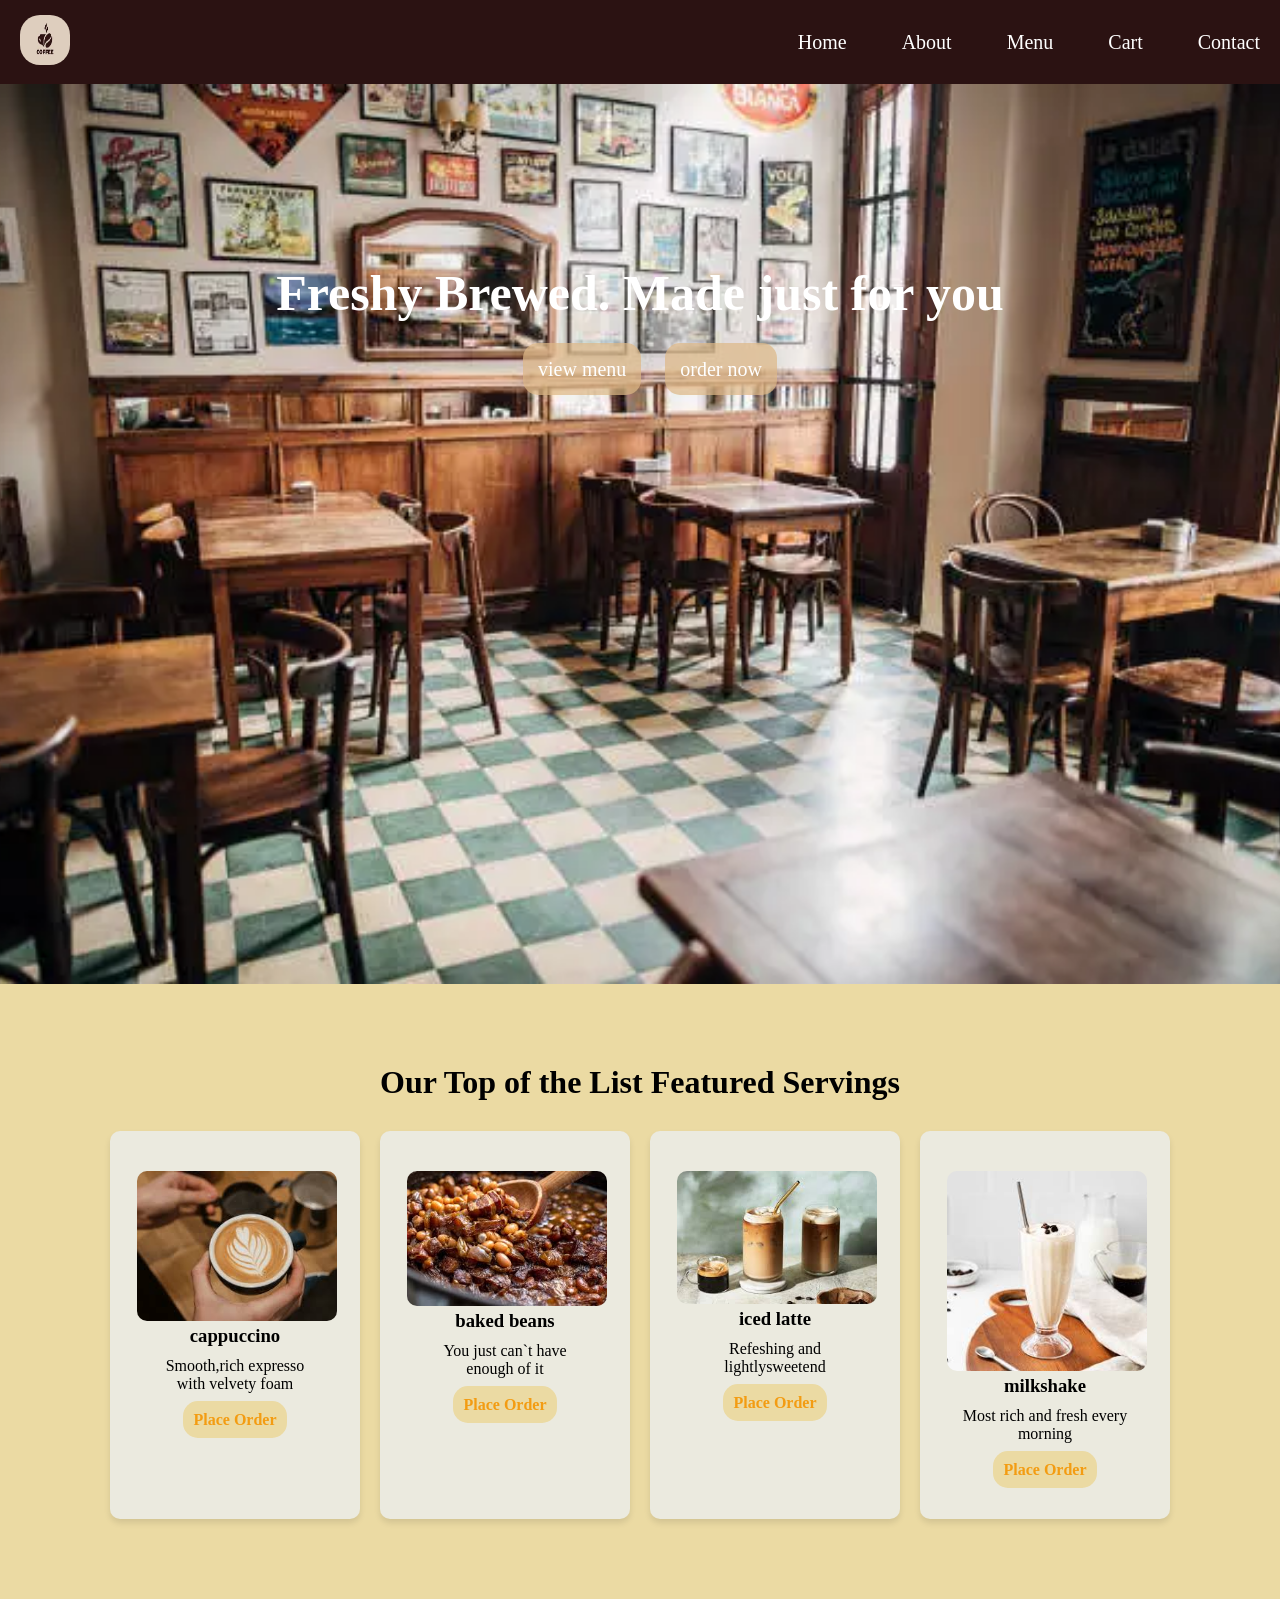
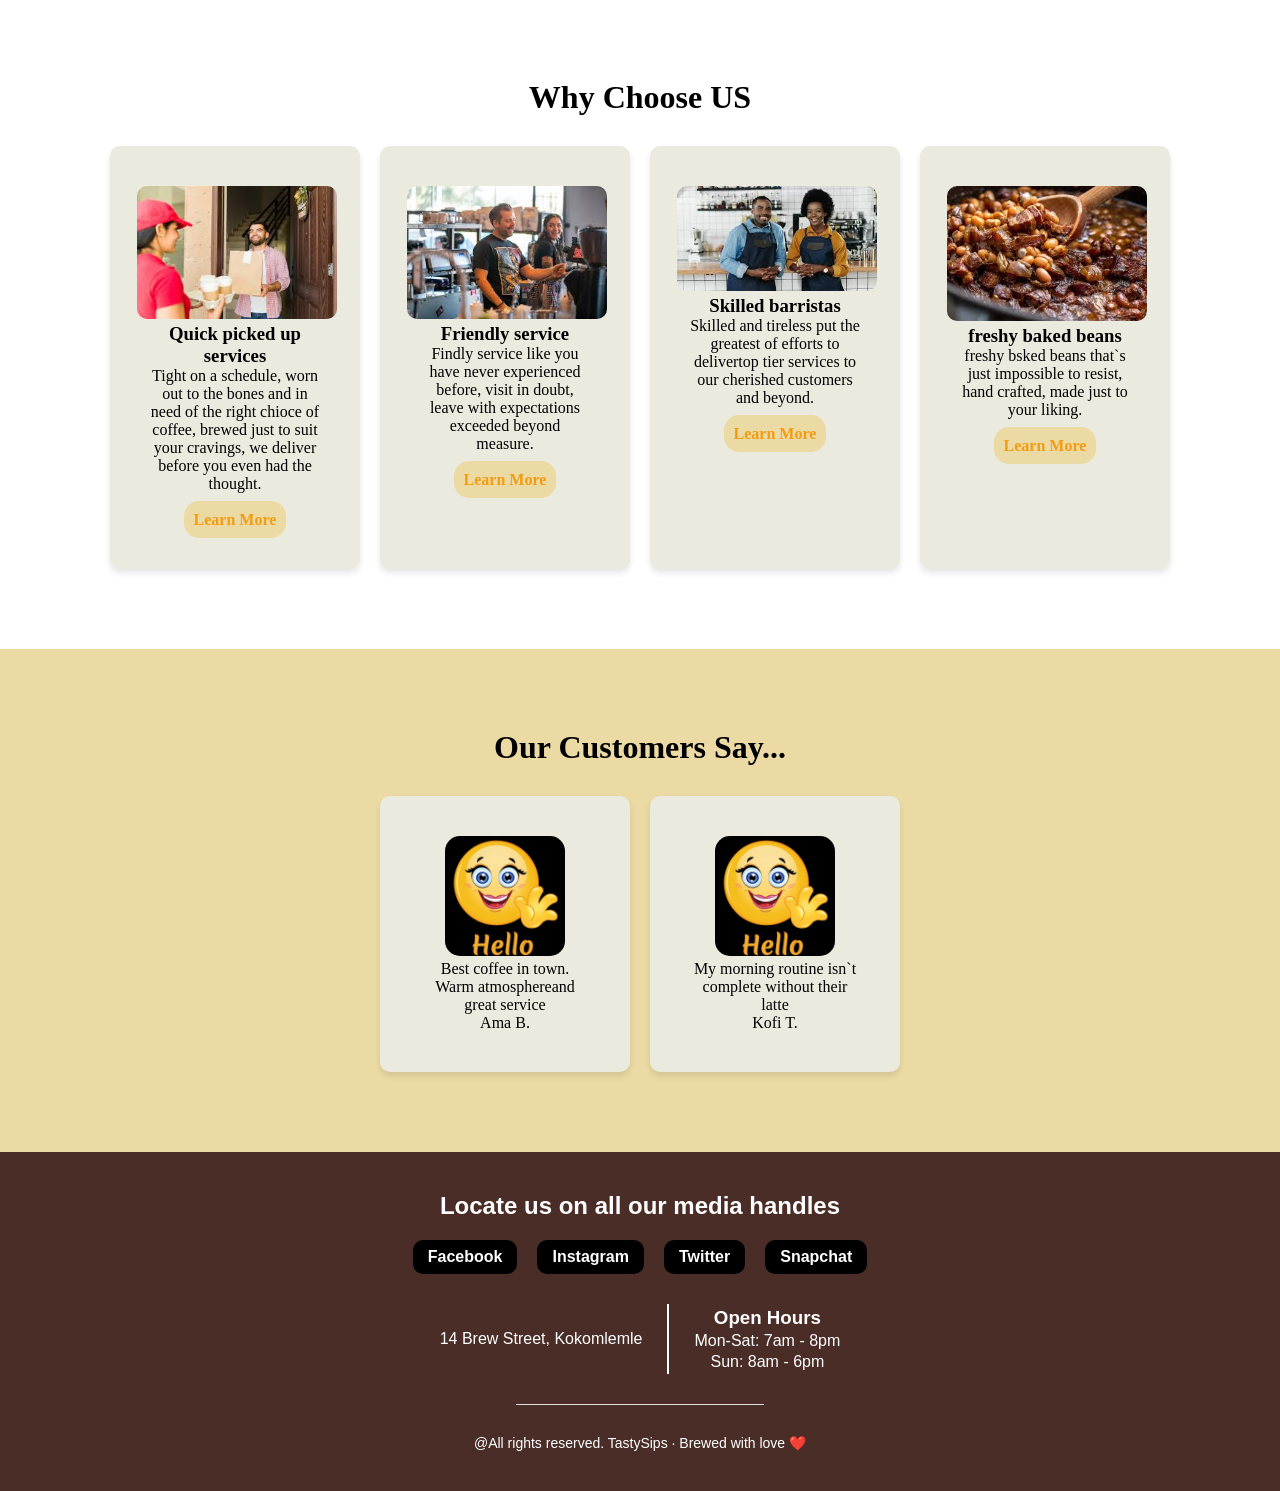
==== index.html @ c50b88b3 "first commit" ====
<!DOCTYPE html>
<html lang="en">
<head>
    <meta charset="UTF-8">
    <meta name="viewport" content="width=device-width, initial-scale=1.0">
    <title>Document</title>
    <link rel="stylesheet" href="index.css">
</head>
<body>
   
        <header>
      
    
     <div class="logo">
        <img src="images/coffee-logo.jpeg" alt="">
    </div>

        <nav id="navLinks">
            <a href="">Home</a>
           <a href="#choose">About</a> 
            <a href="#menu">Menu</a>
            <a href="">Cart</a> 
            <a href="">Contact</a> 
        </nav>   
        <button class="menu-btn" id="menuBtn">&#9776;</button>   
</header>

<section class="hero">
<div class="hero-text">
    <h1>Freshy Brewed. Made just for you</h1>
    <br>
    <p></p>
    <br>
    <div class="btn">
    <a href="#menu" class="btn1">view menu</a>
    <a href="index2.html" class="btn2">order now</a>
    </div>
    
</div>
</section>

<section id="menu" class="menu">
    <h2>Our Top of the List Featured Servings </h2>
    <div class="menu-items">
      <div class="item">
        <img src="images/cappuccino.jpeg" alt="">
        <h3>cappuccino</h3>
        <p>Smooth,rich expresso with velvety foam</p>
        <br>
        <a href="index2.html">Place Order</a>

      </div>

      <div class="item">
        <img src="images/baked beans.jpeg" alt="">
        <h3>baked beans</h3>
        <p>You just can`t have enough of it</p>
       <br>
       <a href="index2.html">Place Order</a>

      </div>

      <div class="item">
        <img src="images/iced latte.jpeg" alt="">
        <h3>iced latte</h3>
        <p>Refeshing and lightlysweetend</p>
        <br>
        <a href="index2.html">Place Order</a>

      </div>

      <div class="item">
        <img src="images/milkshake.jpeg" alt="">
        <h3>milkshake</h3>
        <p>Most rich and fresh every morning</p>
        <br>
        <a href="index2.html">Place Order</a>

      </div>

    </div>

  </section>

  <section  id="choose" class="choose"> 
<h2>Why Choose US</h2>
<div class="people-items">
<div class="people">
        <img src="images/pick up.jpeg" alt="">
        <h3>Quick picked up services</h3>
        <p>Tight on a schedule, worn out to the bones and in need of the right chioce 
          of coffee, brewed just to suit your cravings, we deliver before you even had the thought.
        </p>
        <br>
        <a href="">Learn More</a>
      </div>

      <div class="people">
        <img src="images/friendly service.jpeg" alt="">
        <h3>Friendly service</h3>
        <p>Findly service like you have never experienced before, 
          visit in doubt, leave with expectations exceeded beyond measure. </p>
        <br>
        <a href="">Learn More</a>
      </div>

      <div class="people">
        <img src="images/barristas.jpeg" alt="">
        <h3>Skilled barristas</h3>
        <p>Skilled and tireless put the greatest of efforts to delivertop 
          tier services to our cherished customers and beyond. </p>
        <br>
        <a href="">Learn More</a>
      </div>

      <div class="people">
        <img src="images/baked beans.jpeg" alt="">
        <h3>freshy baked beans</h3>
        <p>freshy bsked beans that`s just impossible to resist, 
          hand crafted, made just to your liking.</p>
        <br>
        <a href="">Learn More</a>

      </div>
</div>
  </section>

    <section class="customers">
      <h3>Our Customers Say...</h3>
<div class="service">
<div class="CS">
  <img src="images/6ffea7448c73cf8ff7d110f4f6809c41.jpg" alt="">
<p>Best coffee in town. Warm atmosphereand great service</p>
<span>Ama B.</span>

</div>

<div class="CS">
  <img src="images/6ffea7448c73cf8ff7d110f4f6809c41.jpg" alt="">
<p>My morning routine isn`t complete without their latte</p>
<span>Kofi T.</span>

</div>
</div>
    </section>

<footer class="footer">

    <h2 class="footer-title">Locate us on all our media handles</h2>

    <div class="social-links">
        <a href="#">Facebook</a>
        <a href="#">Instagram</a>
        <a href="#">Twitter</a>
        <a href="#">Snapchat</a>
    </div>

    <div class="footer-info">
        <div class="footer-left">
            <p>14 Brew Street, Kokomlemle</p>
        </div>

        <div class="vertical-line"></div>

        <div class="footer-right">
            <h3>Open Hours</h3>
            <p>Mon-Sat: 7am - 8pm</p>
            <p>Sun: 8am - 6pm</p>
        </div>
    </div>

    <hr class="footer-divider">

    <p class="footer-bottom">
        @All rights reserved. TastySips · Brewed with love ❤️
    </p>

</footer>

</body>
</html>
---- index.css ----
* {

  margin: 0;
  padding: 0;
  box-sizing: border-box;
  
  

}





body{
 
  
  
}

nav{
    display: flex;
    gap: 2rem;
    background-color: rgb(43, 18, 18);
}

nav a{
    color: white;
    text-decoration: none;
    margin-left: 23px;
    font-size: 20px;
    
}

.menu-btn{
    background: none;
    border: none;
    color: white;
    font-size: 40px;
    cursor: pointer;
    display: none;
}


header{
    
    color: white;
    display: flex;
    justify-content: space-between;
    align-items: center;
    padding: 15px 20px;
    gap: 1rem;
     background-color: rgb(43, 18, 18);
   
}

.logo img{
  height: 50px;
  width: 50px;
  border-radius: 20px;
}

.hero{
   background: url("images/hero_coffee.webp") no-repeat center/cover;
  height: 100vh;
  justify-content: center;
  align-items: center;
  text-align: center;
  color: #fff;
  padding-top: 60px;
  background-size: cover;
  
}

.hero-text h1{
    font-size: 50px;
    margin-top: 120px;
}


.btn a{
  text-decoration: none;
  color: white;
  background-color: rgba(222, 184, 135, 0.719);
  padding: 15px;
  font-size: 20px;
  border-radius: 15px;
}

.btn1{
  margin-left: 20px;
}

.btn2{
  margin-left: 20px;
}


.menu {

  padding: 80px 20px;
  background: #ebdaa3;
  text-align: center;

}

.menu h2 {
  margin-bottom: 30px;
  font-size: 32px;

}

.menu-items {

  display: flex;
  flex-wrap: wrap;
  justify-content: center;
  gap: 20px;

}

.menu .item {
  background: #ebeadf;
  padding: 40px;
  border-radius: 10px;
  width: 250px;
  box-shadow: 0 4px 6px rgba(0,0,0,0.1);

}

.menu .item h3 {
  margin-bottom: 10px;

}

.menu .item img{
  width: 200px;
  border-radius: 10px;
  align-items: center;
  text-align: center;
 position: relative;
 right: 1vw;
}

.menu .item a {
  color: #f39c12;
  font-weight: bold;
  text-decoration: none;
  background-color: #ebdaa3;
  border-radius: 15px;
  padding: 10px;

}



.menu-items :hover{
   transform: scale(1.05);
}


.choose{
  
  padding: 80px 20px;
  background: white;
  text-align: center;
}

.people-items{
  display: flex;
  flex-wrap: wrap;
  justify-content: center;
  gap: 20px;
}

.choose h2{
  margin-bottom: 30px;
  font-size: 32px;
}

.choose .people{
  background: #ebeadf;
  padding: 40px;
  border-radius: 10px;
  width: 250px;
  box-shadow: 0 4px 6px rgba(0,0,0,0.1);
}

.choose .people img{
  width: 200px;
  border-radius: 10px;
  align-items: center;
  text-align: center;
 position: relative;
 right: 1vw;
}

.choose .people a {
  color: #f39c12;
  font-weight: bold;
  text-decoration: none;
  background-color: #ebdaa3;
  border-radius: 15px;
  padding: 10px;

}


.people-items :hover{
   transform: scale(1.05);
}

.customers{
  padding: 80px 20px;
  background: #ebdaa3;
  text-align: center;
}

.service{
  display: flex;
  flex-wrap: wrap;
  justify-content: center;
  gap: 20px;
}

.customers .CS{
  background: #ebeadf;
  padding: 40px;
  border-radius: 10px;
  width: 250px;
  box-shadow: 0 4px 6px rgba(0,0,0,0.1);
}

.customers h3{
  margin-bottom: 30px;
  font-size: 32px;
}

.customers .CS img{
  width: 120px;
  border-radius: 15px;
}


/* FOOTER BACKGROUND */
.footer {
    background: #4a2d26;   /* Coffee brown */
    padding: 40px 20px;
    text-align: center;
    color: white;
    font-family: Arial, sans-serif;
}

/* TITLE */
.footer-title {
    font-size: 24px;
    margin-bottom: 20px;
}

/* SOCIAL BUTTONS */
.social-links {
    display: flex;
    justify-content: center;
    gap: 20px;
    margin-bottom: 30px;
}

.social-links a {
    background: black;
    padding: 8px 15px;
    border-radius: 10px;
    text-decoration: none;
    color: white;
    font-weight: bold;
    transition: 0.3s;
}

.social-links a:hover {
    background: #6f4e37;
}


.footer-info {
    display: flex;
    justify-content: center;
    align-items: center;
    gap: 25px;
    margin-bottom: 30px;
}

.footer-left p,
.footer-right p,
.footer-right h3 {
    margin: 3px 0;
    color: white;
}


.vertical-line {
    width: 2px;
    height: 70px;
    background-color: white;
}

.footer-divider {
    border: none;
    border-top: 1px solid #e2e2e2;
    margin: 30px auto;
    width: 20%;
}

.footer-bottom {
    font-size: 14px;
}
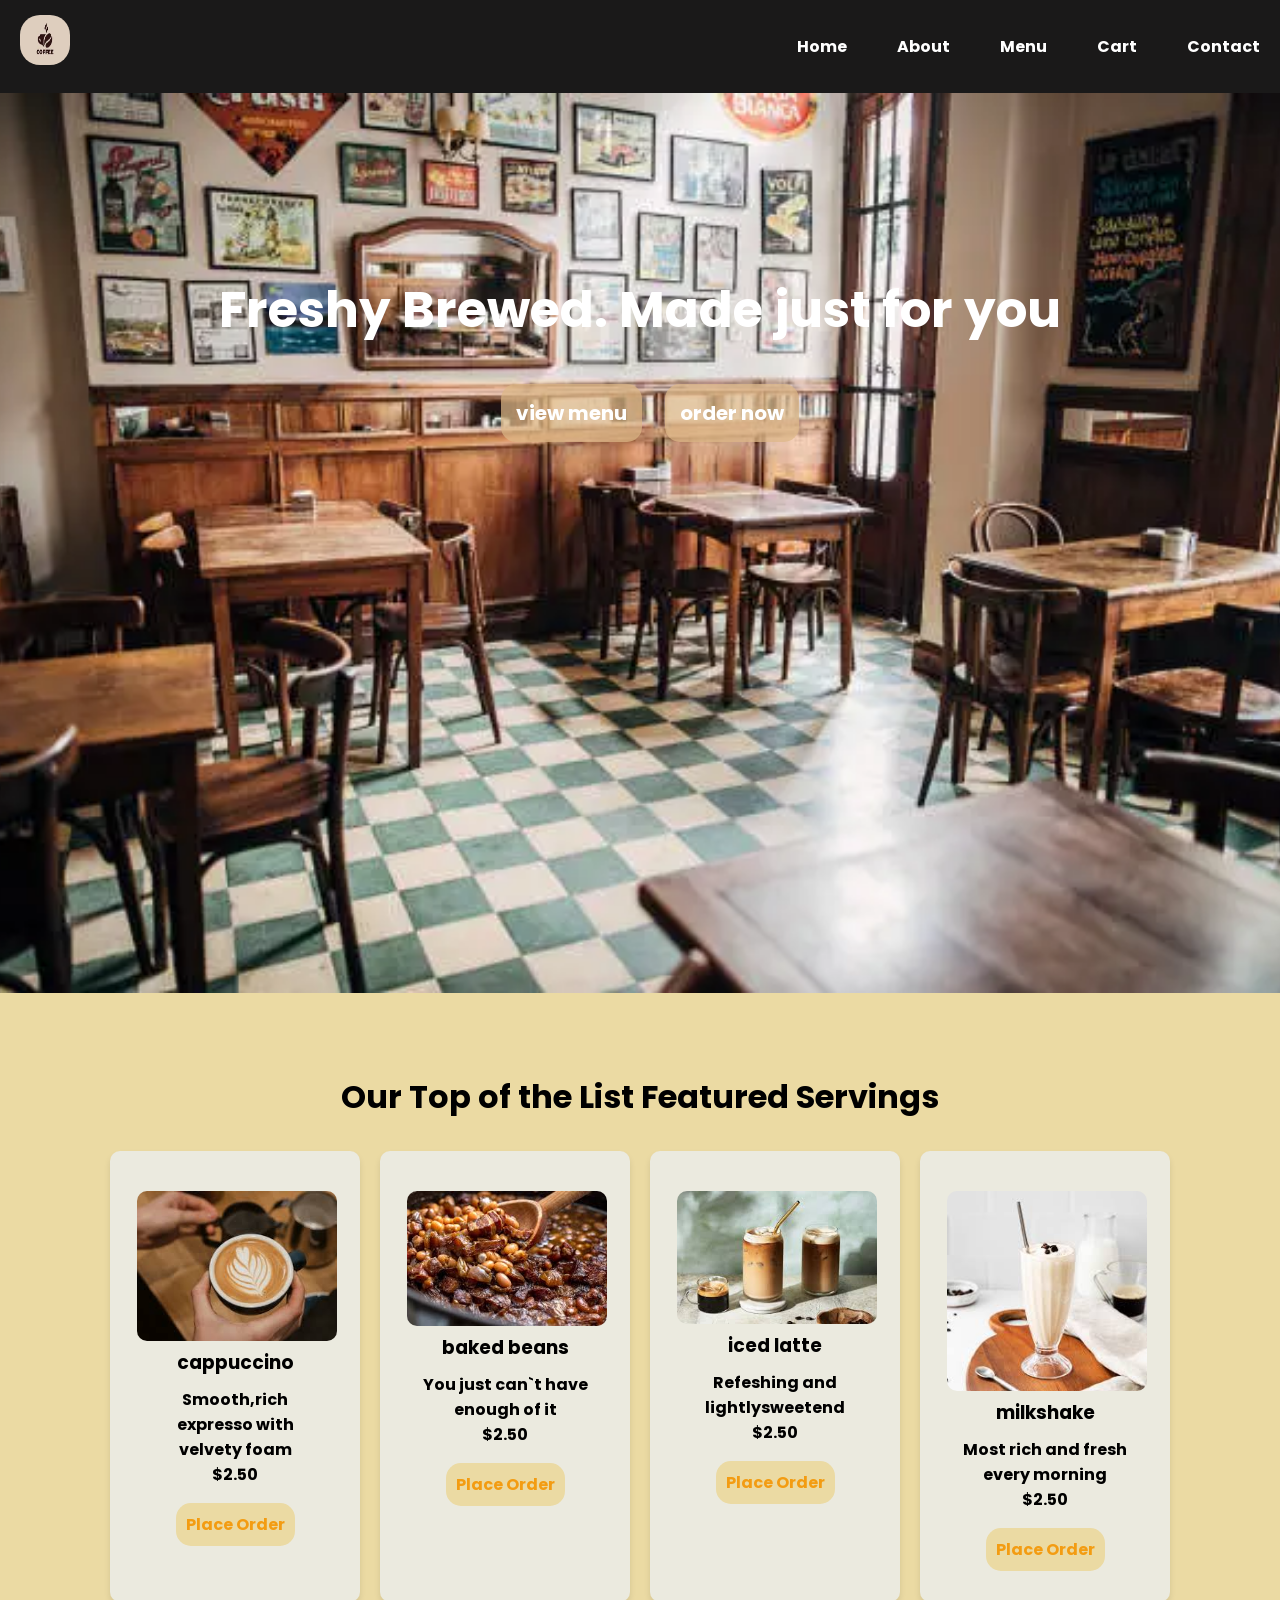
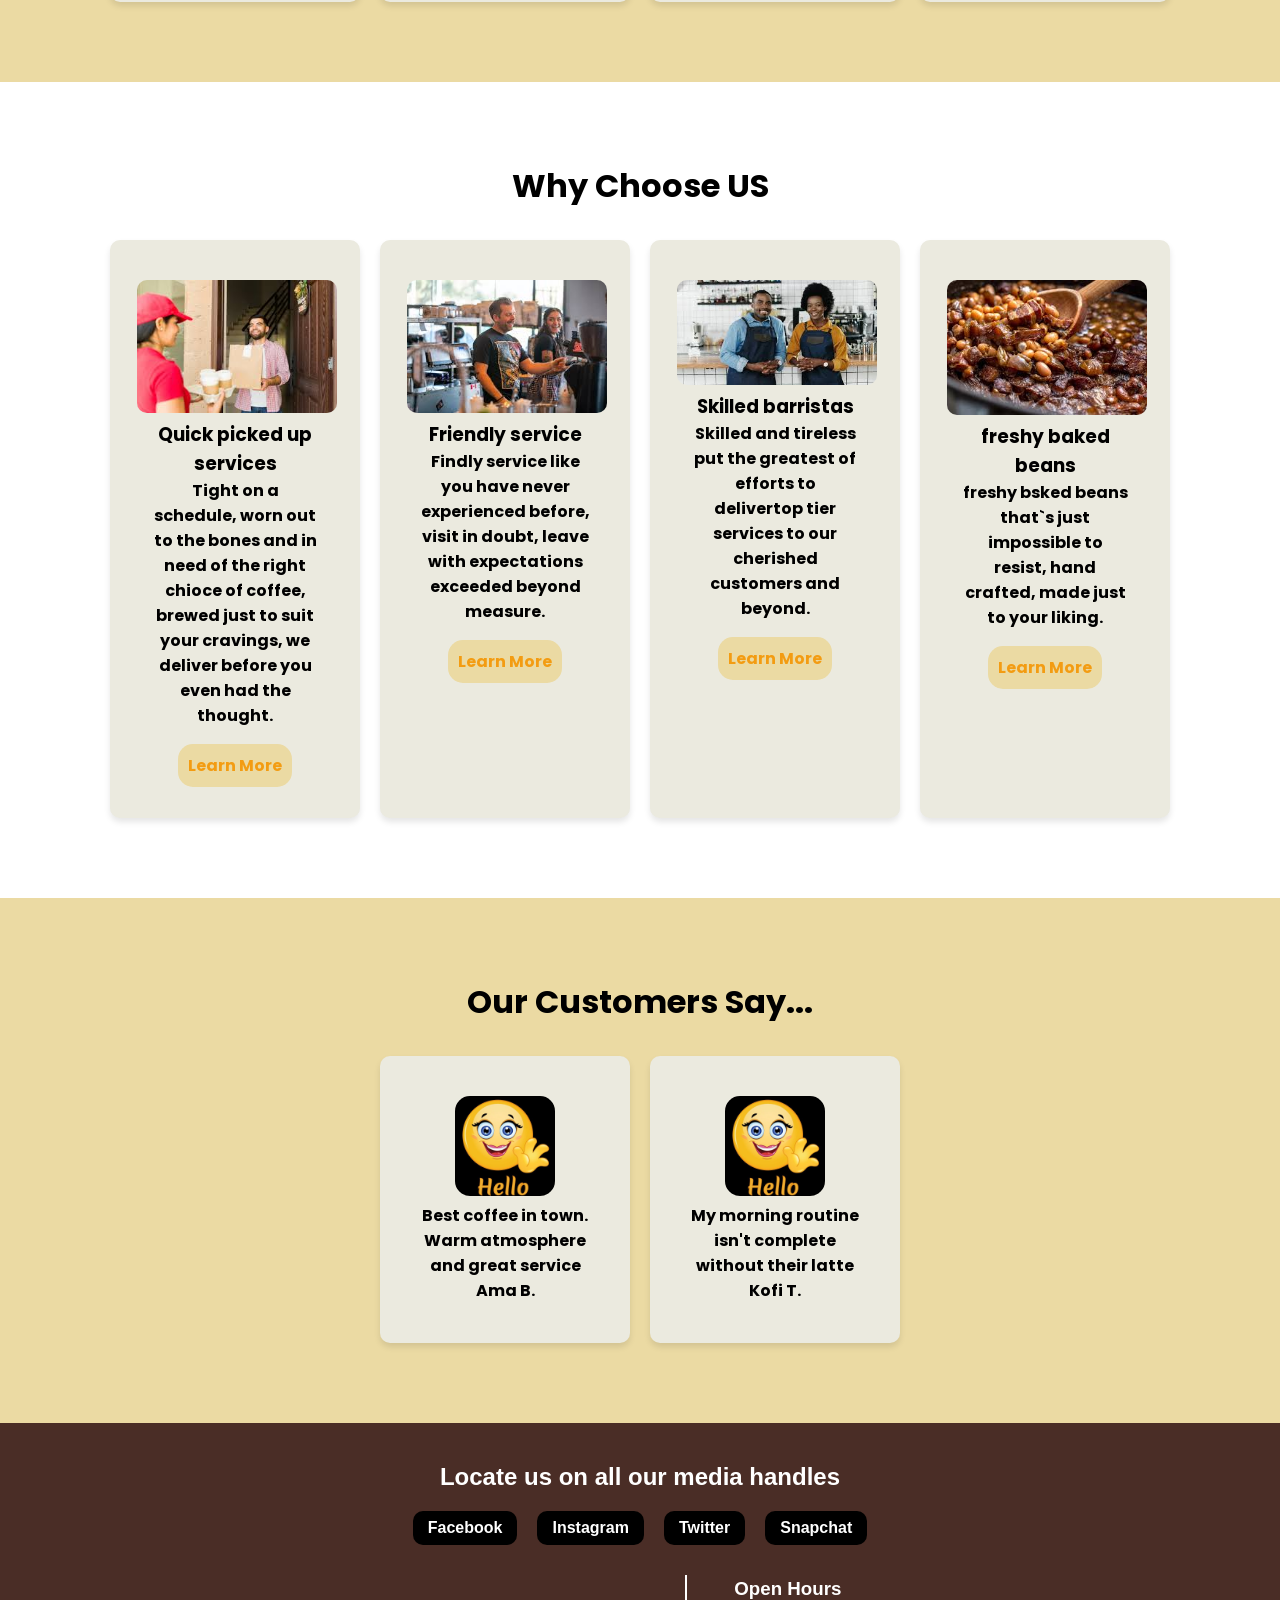
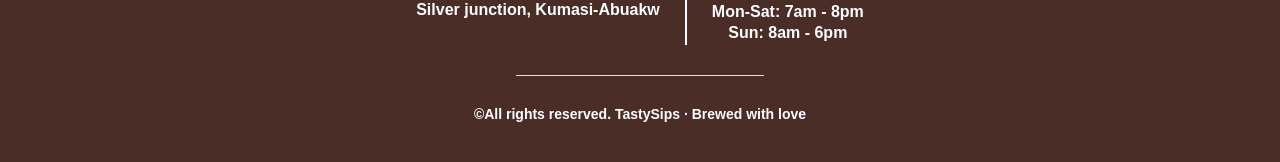
==== commit 6bc748f0: "Updated coffee landing page and added contact form" ====
--- a/index.html
+++ b/index.html
@@ -3,28 +3,39 @@
 <head>
     <meta charset="UTF-8">
     <meta name="viewport" content="width=device-width, initial-scale=1.0">
-    <title>Document</title>
+    <title>landing-page</title>
     <link rel="stylesheet" href="index.css">
+    <link href="https://fonts.googleapis.com/css2?family=Poppins:wght@300;400;600&display=swap" rel="stylesheet">
 </head>
 <body>
    
-        <header>
-      
-    
-     <div class="logo">
-        <img src="images/coffee-logo.jpeg" alt="">
-    </div>
+         <header>
+         <nav class="navbar">
+  <div class="logo"><img src="images/coffee-logo.jpeg" alt=""></div>
 
-        <nav id="navLinks">
-            <a href="">Home</a>
-           <a href="#choose">About</a> 
-            <a href="#menu">Menu</a>
-            <a href="">Cart</a> 
-            <a href="">Contact</a> 
-        </nav>   
-        <button class="menu-btn" id="menuBtn">&#9776;</button>   
-</header>
+ 
+  <input type="checkbox" id="menu-toggle">
 
+
+  <label for="menu-toggle" class="hamburger">
+    ☰
+  </label>
+
+
+  <label for="menu-toggle" class="close">
+    ✕
+  </label>
+
+
+  <ul class="nav-links">
+    <li><a href="#">Home</a></li>
+    <li><a href="#choose">About</a></li>
+    <li><a href="#menu">Menu</a></li>
+    <li><a href="#">Cart</a></li>
+    <li><a href="index3.html">Contact</a></li>
+ 
+</nav>    
+ 
 <section class="hero">
 <div class="hero-text">
     <h1>Freshy Brewed. Made just for you</h1>
@@ -46,6 +57,7 @@
         <img src="images/cappuccino.jpeg" alt="">
         <h3>cappuccino</h3>
         <p>Smooth,rich expresso with velvety foam</p>
+        <p>$2.50</p>
         <br>
         <a href="index2.html">Place Order</a>
 
@@ -55,6 +67,7 @@
         <img src="images/baked beans.jpeg" alt="">
         <h3>baked beans</h3>
         <p>You just can`t have enough of it</p>
+        <p>$2.50</p>
        <br>
        <a href="index2.html">Place Order</a>
 
@@ -64,6 +77,7 @@
         <img src="images/iced latte.jpeg" alt="">
         <h3>iced latte</h3>
         <p>Refeshing and lightlysweetend</p>
+        <p>$2.50</p>
         <br>
         <a href="index2.html">Place Order</a>
 
@@ -73,6 +87,7 @@
         <img src="images/milkshake.jpeg" alt="">
         <h3>milkshake</h3>
         <p>Most rich and fresh every morning</p>
+        <p>$2.50</p>
         <br>
         <a href="index2.html">Place Order</a>
 
@@ -130,14 +145,14 @@
 <div class="service">
 <div class="CS">
   <img src="images/6ffea7448c73cf8ff7d110f4f6809c41.jpg" alt="">
-<p>Best coffee in town. Warm atmosphereand great service</p>
+<p>Best coffee in town. Warm atmosphere and great service</p>
 <span>Ama B.</span>
 
 </div>
 
 <div class="CS">
   <img src="images/6ffea7448c73cf8ff7d110f4f6809c41.jpg" alt="">
-<p>My morning routine isn`t complete without their latte</p>
+<p>My morning routine isn't complete without their latte</p>
 <span>Kofi T.</span>
 
 </div>
@@ -157,7 +172,7 @@
 
     <div class="footer-info">
         <div class="footer-left">
-            <p>14 Brew Street, Kokomlemle</p>
+            <p>Silver junction, Kumasi-Abuakw</p>
         </div>
 
         <div class="vertical-line"></div>
@@ -172,7 +187,7 @@
     <hr class="footer-divider">
 
     <p class="footer-bottom">
-        @All rights reserved. TastySips · Brewed with love ❤️
+        &copy;All rights reserved. TastySips · Brewed with love 
     </p>
 
 </footer>
--- a/index.css
+++ b/index.css
@@ -1,58 +1,70 @@
-* {
-
-  margin: 0;
-  padding: 0;
-  box-sizing: border-box;
-  
-  
-
-}
-
-
-
-
+*{
+    margin: 0%;
+    padding: 0%;
+    box-sizing: border-box;
+   
+}
 
 body{
- 
-  
-  
-}
-
-nav{
-    display: flex;
-    gap: 2rem;
-    background-color: rgb(43, 18, 18);
-}
-
-nav a{
-    color: white;
-    text-decoration: none;
-    margin-left: 23px;
-    font-size: 20px;
+    background-color: azure;
+    font-family: 'Poppins', sans-serif;  
+    font-weight: bold; 
     
 }
 
-.menu-btn{
-    background: none;
-    border: none;
-    color: white;
-    font-size: 40px;
-    cursor: pointer;
-    display: none;
-}
-
 
 header{
+    background-color: #1a1919;
+    justify-content: space-between;
+    text-align: center;
     
-    color: white;
-    display: flex;
-    justify-content: space-between;
-    align-items: center;
-    padding: 15px 20px;
-    gap: 1rem;
-     background-color: rgb(43, 18, 18);
-   
-}
+}
+
+
+.navbar {
+  background: none;
+  color: white;
+  padding: 15px 20px;
+  display: flex;
+  justify-content: space-between;
+  align-items: center;
+}
+
+.logo {
+  font-size: 30px;
+  font-weight: bold;
+}
+
+
+#menu-toggle {
+  display: none;
+}
+
+
+.nav-links {
+  list-style: none;
+  display: flex;
+  gap: 50px;
+}
+
+.nav-links a {
+  color:white ;
+  text-decoration: none;
+}
+
+
+.hamburger,
+.close {
+  font-size: 28px;
+  cursor: pointer;
+  display: none;
+}
+
+
+nav a:hover {
+  color: #c9926e;
+}
+
 
 .logo img{
   height: 50px;
@@ -210,6 +222,8 @@
    transform: scale(1.05);
 }
 
+
+
 .customers{
   padding: 80px 20px;
   background: #ebdaa3;
@@ -237,27 +251,26 @@
 }
 
 .customers .CS img{
-  width: 120px;
+  width: 100px;
   border-radius: 15px;
 }
 
 
-/* FOOTER BACKGROUND */
 .footer {
-    background: #4a2d26;   /* Coffee brown */
+    background: #4a2d26;   
     padding: 40px 20px;
     text-align: center;
     color: white;
     font-family: Arial, sans-serif;
 }
 
-/* TITLE */
+
 .footer-title {
     font-size: 24px;
     margin-bottom: 20px;
 }
 
-/* SOCIAL BUTTONS */
+
 .social-links {
     display: flex;
     justify-content: center;
@@ -312,3 +325,100 @@
 .footer-bottom {
     font-size: 14px;
 }
+
+
+
+
+@media (max-width:768px){
+  
+
+
+.tap img{
+  display: none;
+}
+
+
+
+
+.logo{
+  font-size: 15px;
+}
+
+
+
+header nav{
+  display: none;
+  position: relative;
+  
+ 
+}
+
+
+.hamburger {
+    display: block;
+    color: white;
+  }
+
+
+
+  
+
+  
+
+  .nav-links {
+    position: fixed;
+    top: 0;
+    right: -100%;
+    background: #111;
+    height: 100vh;
+    width: 90%;
+    flex-direction: column;
+    padding-top: 80px;
+    transition: 0.4s;
+    z-index: 999;
+  }
+
+  .navbar{
+    background: none;
+    color: white;
+  }
+  .nav-links a {
+    color: white;
+  }
+
+  .nav-links li {
+    padding: 15px;
+    text-align: center;
+  }
+
+
+  #menu-toggle:checked ~ .nav-links {
+    right: 0;
+  }
+
+
+  #menu-toggle:checked ~ .hamburger {
+    display: none;
+  }
+
+  #menu-toggle:checked ~ .close {
+    display: block;
+    position: fixed;
+    top: 15px;
+    right: 20px;
+    z-index: 1000;
+  }
+
+
+
+
+
+}
+
+
+
+
+
+
+
+
